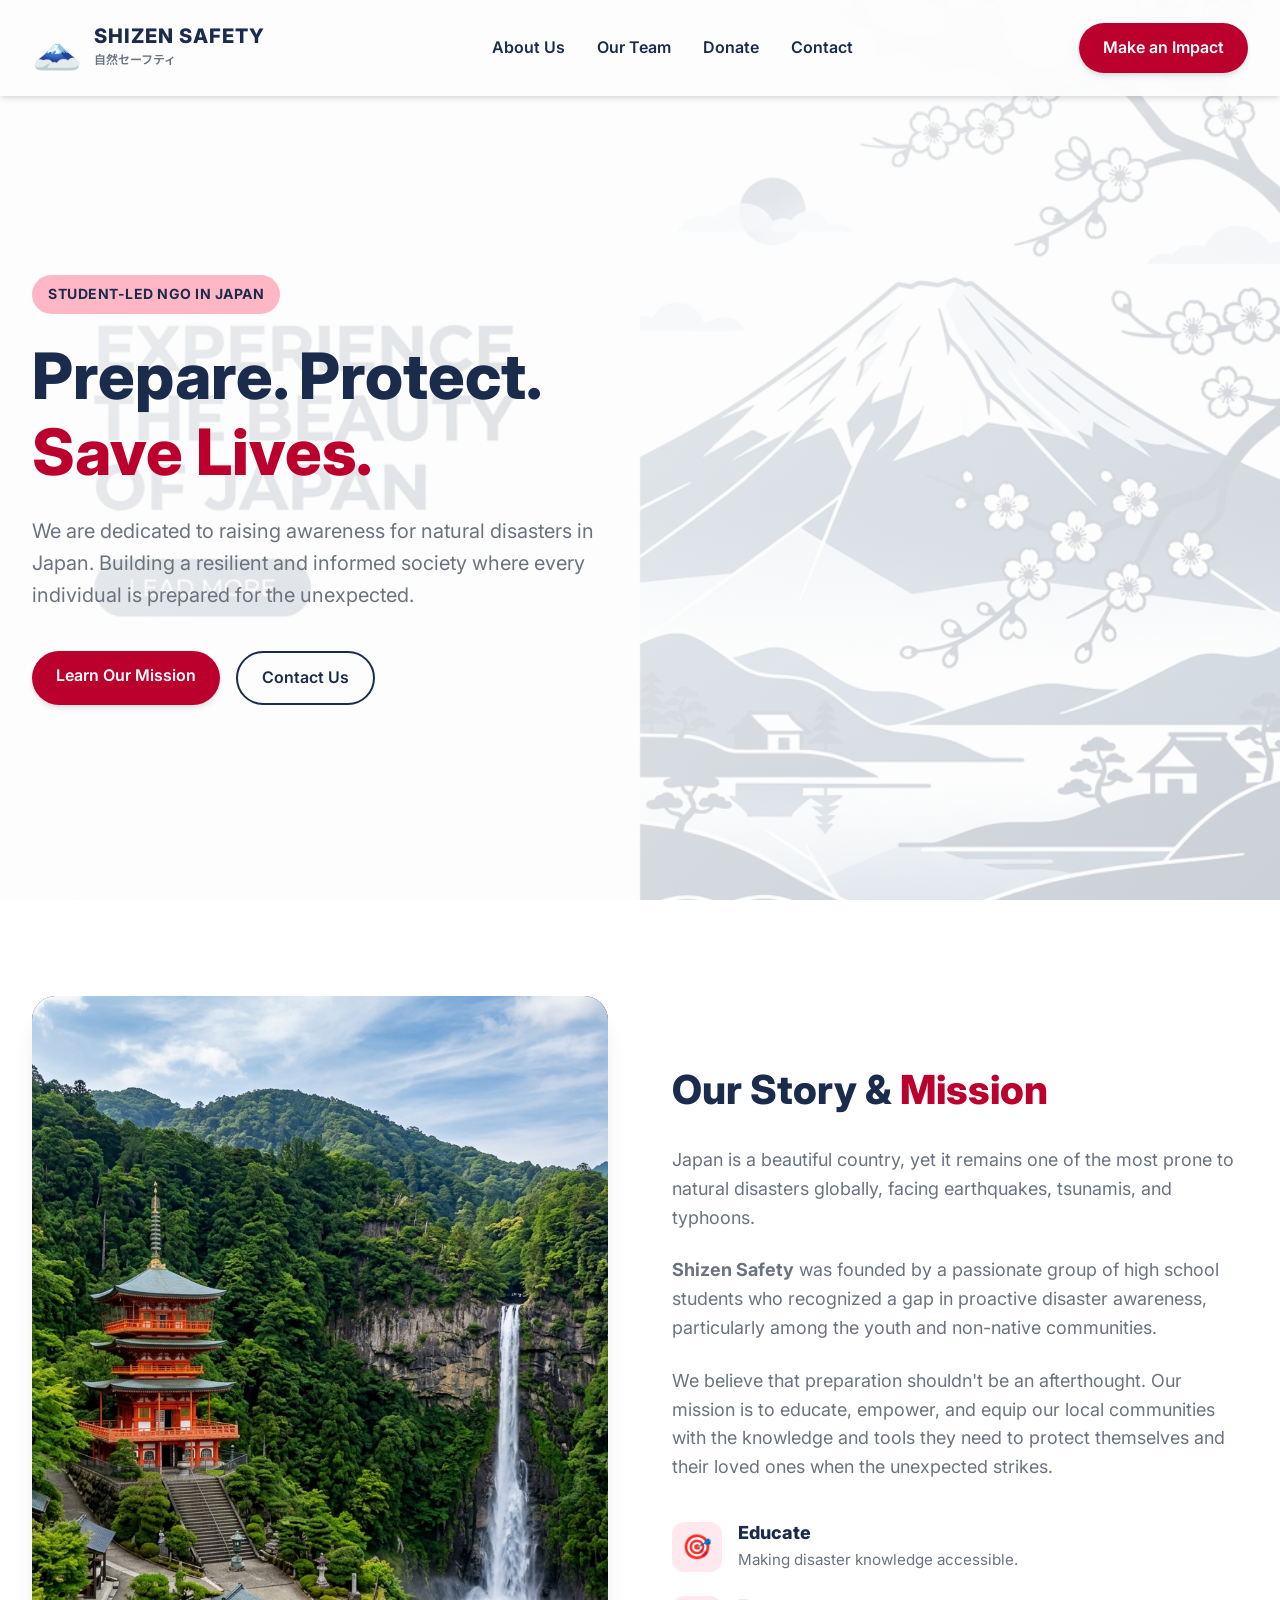
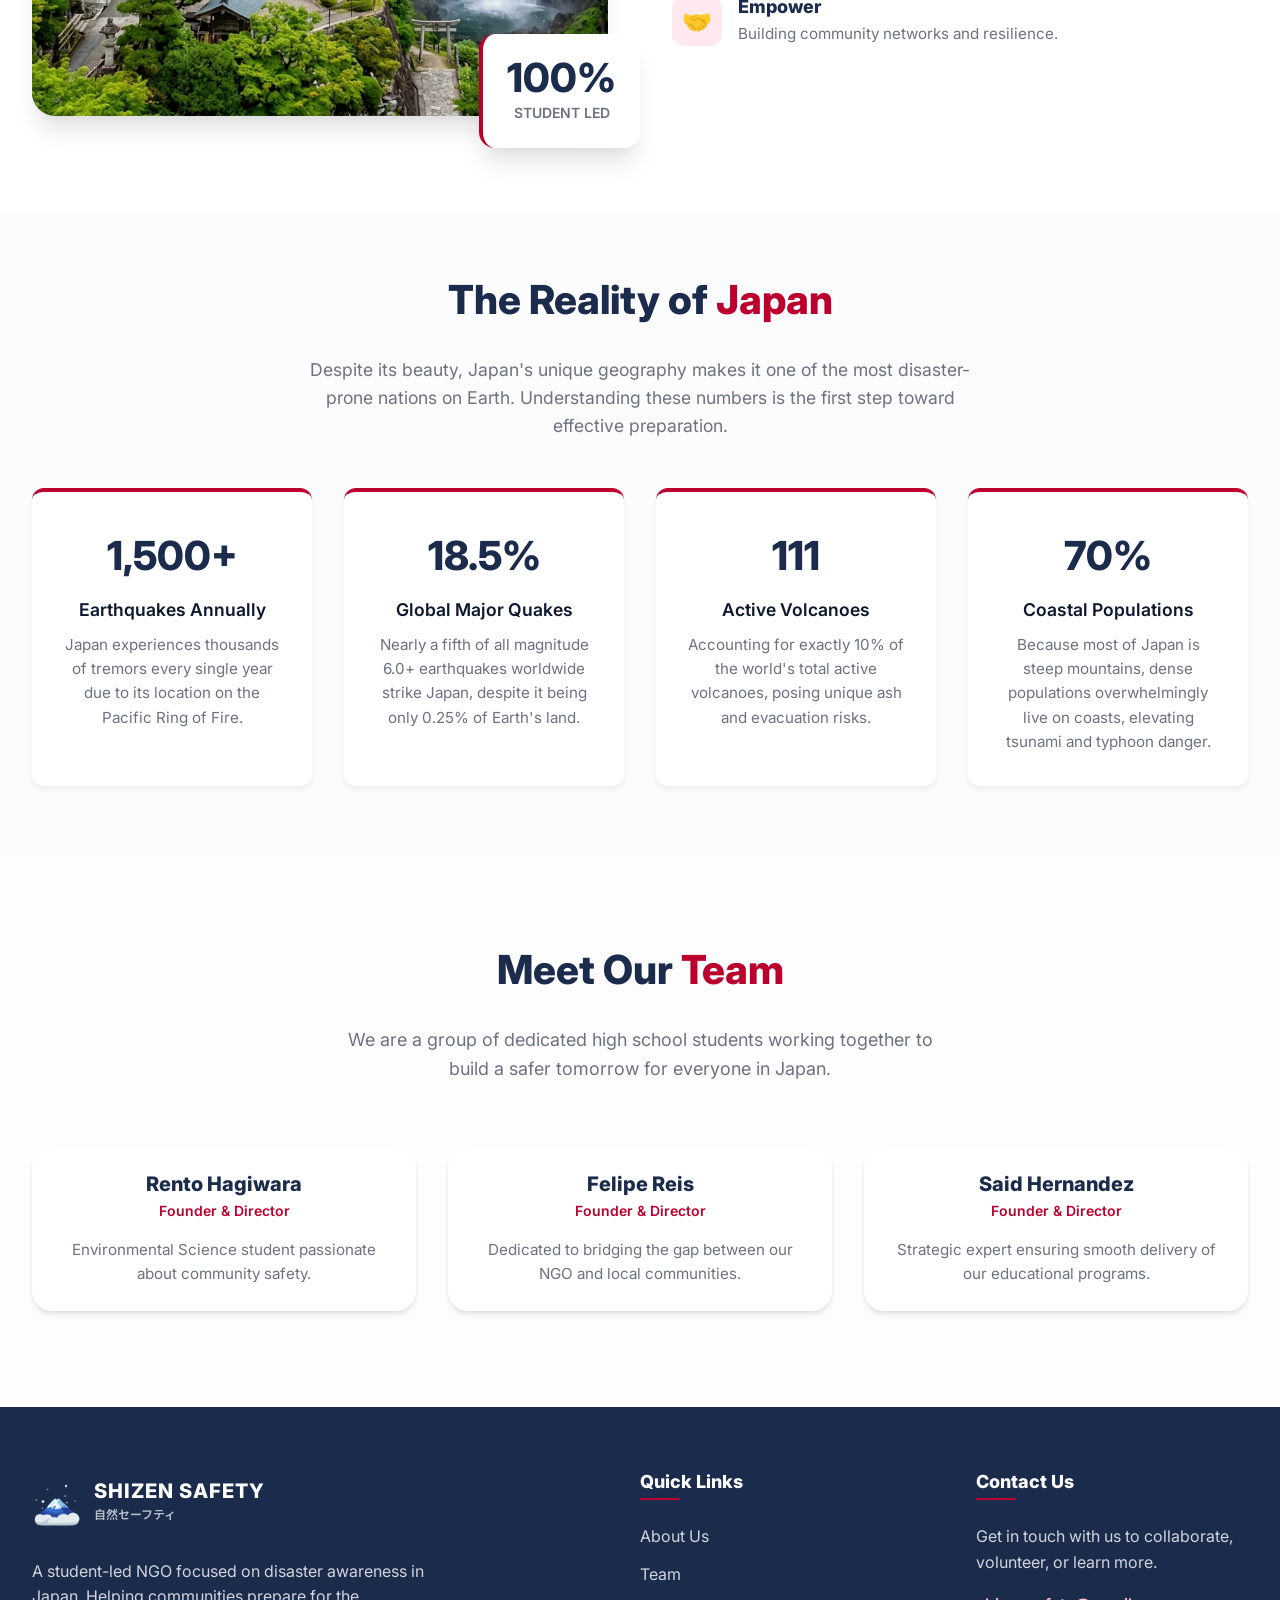
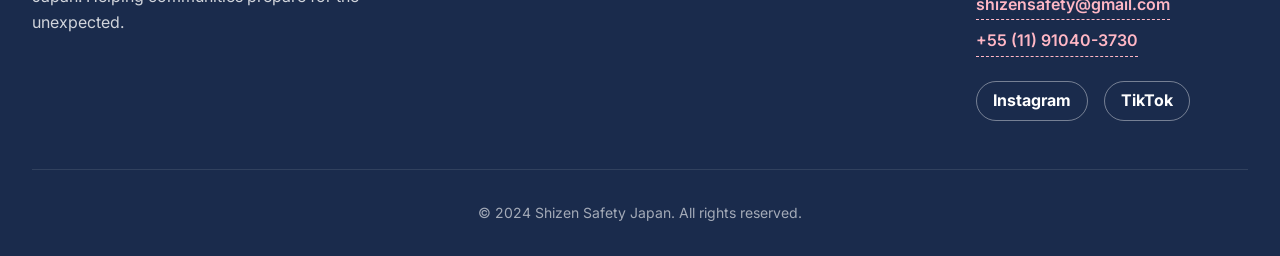
==== index.html @ 11737f88 "Initial commit: Shizen Safety NGO website" ====
<!DOCTYPE html>
<html lang="en">
<head>
    <meta charset="UTF-8">
    <meta name="viewport" content="width=device-width, initial-scale=1.0">
    <title>Shizen Safety - Prepare. Protect. Save Lives.</title>
    <meta name="description" content="Student-led NGO focused on disaster awareness in Japan. Helping communities prepare for the unexpected.">
    
    <!-- CSS -->
    <link rel="stylesheet" href="src/index.css">
    <link rel="stylesheet" href="src/components/Navbar.css">
    <link rel="stylesheet" href="src/components/Hero.css">
    <link rel="stylesheet" href="src/components/AboutUs.css">
    <link rel="stylesheet" href="src/components/Team.css">
    <link rel="stylesheet" href="src/components/Footer.css">


</head>
<body>

    <!-- Navbar -->
    <nav class="navbar">
      <div class="container navbar-container">
        <a href="#" class="logo">
          <span class="logo-icon">🗻</span>
          <div class="logo-text">
            <span class="title">SHIZEN SAFETY</span>
            <span class="subtitle">自然セーフティ</span>
          </div>
        </a>
        <ul class="nav-links">
          <li><a href="#about">About Us</a></li>
          <li><a href="#team">Our Team</a></li>
          <li><a href="donate.html">Donate</a></li>
          <li><a href="#contact">Contact</a></li>
        </ul>
        <a href="donate.html" class="btn btn-primary">Make an Impact</a>
      </div>
    </nav>

    <!-- Hero -->
    <section class="hero">
      <div class="hero-background"></div>
      <div class="container hero-container">
        <div class="hero-content animate-fade-in">
          <span class="hero-badge">Student-led NGO in Japan</span>
          <h1 class="hero-title">
            Prepare. Protect. <span class="text-accent">Save Lives.</span>
          </h1>
          <p class="hero-subtitle">
            We are dedicated to raising awareness for natural disasters in Japan. 
            Building a resilient and informed society where every individual is prepared for the unexpected.
          </p>
          <div class="hero-actions">
            <a href="#about" class="btn btn-primary">Learn Our Mission</a>
            <a href="#contact" class="btn btn-outline">Contact Us</a>
          </div>
        </div>
      </div>
    </section>

    <!-- About Us -->
    <section id="about" class="about">
      <div class="container">
        <div class="about-grid">
          <div class="about-image-wrapper">
            <div class="about-image animate-fade-in delay-100">
               <img src="assets/nature_screenshot.png" alt="Japanese Nature Pagoda" style="width: 100%; height: 100%; object-fit: cover;" />
            </div>
            <div class="experience-badge animate-fade-in delay-300">
              <span class="number">100%</span>
              <span class="text">Student Led</span>
            </div>
          </div>
          <div class="about-content animate-fade-in delay-200">
            <h2 class="section-title">Our Story & <span class="text-accent">Mission</span></h2>
            <p class="about-text">
              Japan is a beautiful country, yet it remains one of the most prone to natural disasters globally, facing earthquakes, tsunamis, and typhoons.
            </p>
            <p class="about-text">
              <strong>Shizen Safety</strong> was founded by a passionate group of high school students who recognized a gap in proactive disaster awareness, particularly among the youth and non-native communities.
            </p>
            <p class="about-text">
              We believe that preparation shouldn't be an afterthought. Our mission is to educate, empower, and equip our local communities with the knowledge and tools they need to protect themselves and their loved ones when the unexpected strikes.
            </p>
            
            <ul class="core-values">
              <li>
                <div class="value-icon">🎯</div>
                <div class="value-text">
                  <h4>Educate</h4>
                  <p>Making disaster knowledge accessible.</p>
                </div>
              </li>
              <li>
                <div class="value-icon">🤝</div>
                <div class="value-text">
                  <h4>Empower</h4>
                  <p>Building community networks and resilience.</p>
                </div>
              </li>
            </ul>
          </div>
        </div>
      </div>
    </section>

    <!-- Statistics -->
    <section class="statistics" style="padding: 4rem 0; background-color: #fcfcfc;">
        <div class="container">
            <div class="section-header text-center animate-fade-in delay-100">
                <h2 class="section-title">The Reality of <span class="text-accent">Japan</span></h2>
                <p class="section-subtitle text-muted" style="max-width: 700px; margin: 0 auto 3rem auto; font-size: 1.1rem; line-height: 1.6;">
                    Despite its beauty, Japan's unique geography makes it one of the most disaster-prone nations on Earth. Understanding these numbers is the first step toward effective preparation.
                </p>
            </div>
            
            <div class="stats-grid" style="display: grid; grid-template-columns: repeat(auto-fit, minmax(250px, 1fr)); gap: 2rem; text-align: center;">
                <div class="stat-card animate-fade-in delay-200" style="background: white; padding: 2rem; border-radius: 12px; box-shadow: 0 4px 6px rgba(0,0,0,0.05); border-top: 4px solid var(--color-accent);">
                    <div class="stat-number" style="font-size: 2.5rem; font-weight: 800; color: var(--color-primary); margin-bottom: 0.5rem;">1,500+</div>
                    <div class="stat-label" style="font-weight: 600; font-size: 1.1rem; color: var(--color-text-dark); margin-bottom: 0.5rem;">Earthquakes Annually</div>
                    <p style="font-size: 0.95rem; color: var(--color-text-muted);">Japan experiences thousands of tremors every single year due to its location on the Pacific Ring of Fire.</p>
                </div>
                
                <div class="stat-card animate-fade-in delay-300" style="background: white; padding: 2rem; border-radius: 12px; box-shadow: 0 4px 6px rgba(0,0,0,0.05); border-top: 4px solid var(--color-accent);">
                    <div class="stat-number" style="font-size: 2.5rem; font-weight: 800; color: var(--color-primary); margin-bottom: 0.5rem;">18.5%</div>
                    <div class="stat-label" style="font-weight: 600; font-size: 1.1rem; color: var(--color-text-dark); margin-bottom: 0.5rem;">Global Major Quakes</div>
                    <p style="font-size: 0.95rem; color: var(--color-text-muted);">Nearly a fifth of all magnitude 6.0+ earthquakes worldwide strike Japan, despite it being only 0.25% of Earth's land.</p>
                </div>
                
                <div class="stat-card animate-fade-in delay-400" style="background: white; padding: 2rem; border-radius: 12px; box-shadow: 0 4px 6px rgba(0,0,0,0.05); border-top: 4px solid var(--color-accent);">
                    <div class="stat-number" style="font-size: 2.5rem; font-weight: 800; color: var(--color-primary); margin-bottom: 0.5rem;">111</div>
                    <div class="stat-label" style="font-weight: 600; font-size: 1.1rem; color: var(--color-text-dark); margin-bottom: 0.5rem;">Active Volcanoes</div>
                    <p style="font-size: 0.95rem; color: var(--color-text-muted);">Accounting for exactly 10% of the world's total active volcanoes, posing unique ash and evacuation risks.</p>
                </div>
                
                <div class="stat-card animate-fade-in delay-500" style="background: white; padding: 2rem; border-radius: 12px; box-shadow: 0 4px 6px rgba(0,0,0,0.05); border-top: 4px solid var(--color-accent);">
                    <div class="stat-number" style="font-size: 2.5rem; font-weight: 800; color: var(--color-primary); margin-bottom: 0.5rem;">70%</div>
                    <div class="stat-label" style="font-weight: 600; font-size: 1.1rem; color: var(--color-text-dark); margin-bottom: 0.5rem;">Coastal Populations</div>
                    <p style="font-size: 0.95rem; color: var(--color-text-muted);">Because most of Japan is steep mountains, dense populations overwhelmingly live on coasts, elevating tsunami and typhoon danger.</p>
                </div>
            </div>
        </div>
    </section>

    <!-- Team -->
    <section id="team" class="team">
      <div class="container">
        <div class="team-header text-center animate-fade-in delay-100">
          <h2 class="section-title">Meet Our <span class="text-accent">Team</span></h2>
          <p class="team-subtitle text-muted">
            We are a group of dedicated high school students working together to build a safer tomorrow for everyone in Japan.
          </p>
        </div>
        
        <div class="team-grid">
          <!-- Member 1 -->
          <div class="team-card animate-fade-in delay-200">
            <div class="team-info">
              <h3>Rento Hagiwara</h3>
              <span class="team-role">Founder & Director</span>
              <p class="team-bio">Environmental Science student passionate about community safety.</p>
            </div>
          </div>
          
          <!-- Member 2 -->
          <div class="team-card animate-fade-in delay-300">
            <div class="team-info">
              <h3>Felipe Reis</h3>
              <span class="team-role">Founder & Director</span>
              <p class="team-bio">Dedicated to bridging the gap between our NGO and local communities.</p>
            </div>
          </div>
          
          <!-- Member 3 -->
          <div class="team-card animate-fade-in delay-400">
            <div class="team-info">
              <h3>Said Hernandez</h3>
              <span class="team-role">Founder & Director</span>
              <p class="team-bio">Strategic expert ensuring smooth delivery of our educational programs.</p>
            </div>
          </div>
        </div>
      </div>
    </section>

    <!-- Footer -->
    <footer id="contact" class="footer">
      <div class="container">
        <div class="footer-grid">
          <div class="footer-brand">
            <div class="logo footer-logo">
              <span class="logo-icon">🗻</span>
              <div class="logo-text">
                <span class="title text-light">SHIZEN SAFETY</span>
                <span class="subtitle text-light">自然セーフティ</span>
              </div>
            </div>
            <p class="footer-desc">
              A student-led NGO focused on disaster awareness in Japan. Helping communities prepare for the unexpected.
            </p>
          </div>
          
          <div class="footer-links">
            <h4>Quick Links</h4>
            <ul>
              <li><a href="#about">About Us</a></li>
              <li><a href="#team">Team</a></li>
            </ul>
          </div>
          
          <div class="footer-contact">
            <h4>Contact Us</h4>
            <p>Get in touch with us to collaborate, volunteer, or learn more.</p>
            <p style="margin-bottom: 0.5rem;"><a href="mailto:shizensafety@gmail.com" class="contact-email">
              shizensafety@gmail.com
            </a></p>
            <p><a href="tel:+5511910403730" class="contact-email">
              +55 (11) 91040-3730
            </a></p>
            <div style="margin-top: 1.5rem; display: flex; gap: 1rem;">
              <a href="https://www.instagram.com/shizensafety/" target="_blank" style="color: #fff; background-color: transparent; text-decoration: none; font-weight: bold; border: 1px solid rgba(255,255,255,0.4); padding: 0.4rem 1rem; border-radius: 20px; transition: all 0.3s ease;">Instagram</a>
              <a href="https://www.tiktok.com/@shizen.safety?_r=1&_t=ZT-962FOYoyQXe" target="_blank" style="color: #fff; background-color: transparent; text-decoration: none; font-weight: bold; border: 1px solid rgba(255,255,255,0.4); padding: 0.4rem 1rem; border-radius: 20px; transition: all 0.3s ease;">TikTok</a>
            </div>
          </div>
        </div>
        
        <div class="footer-bottom">
          <p>&copy; 2024 Shizen Safety Japan. All rights reserved.</p>
        </div>
      </div>
    </footer>

</body>
</html>
---- src/index.css ----
@import url('https://fonts.googleapis.com/css2?family=Inter:wght@300;400;600;800&family=Noto+Sans+JP:wght@300;400;700&display=swap');

:root {
  --color-primary: #1a2b4c;
  --color-primary-light: #284173;
  --color-secondary: #ffb7c5;
  --color-accent: #bc002d;
  --color-background: #fdfdfd;
  --color-surface: #ffffff;
  --color-text-dark: #0d172e;
  --color-text-light: #fdfdfd;
  --color-text-muted: #6b7280;
  
  --transition-fast: 0.2s ease;
  --transition-normal: 0.3s ease;
  
  --shadow-sm: 0 4px 6px -1px rgba(0, 0, 0, 0.1), 0 2px 4px -1px rgba(0, 0, 0, 0.06);
  --shadow-md: 0 10px 15px -3px rgba(0, 0, 0, 0.1), 0 4px 6px -2px rgba(0, 0, 0, 0.05);
  --shadow-lg: 0 20px 25px -5px rgba(0, 0, 0, 0.1), 0 10px 10px -5px rgba(0, 0, 0, 0.04);
}

* {
  margin: 0;
  padding: 0;
  box-sizing: border-box;
}

body {
  font-family: 'Inter', 'Noto Sans JP', sans-serif;
  background-color: var(--color-background);
  color: var(--color-text-dark);
  line-height: 1.6;
  overflow-x: hidden;
}

h1, h2, h3, h4, h5, h6 {
  font-weight: 800;
  line-height: 1.2;
}

a {
  text-decoration: none;
  color: inherit;
}

ul {
  list-style: none;
}

/* Utilities */
.container {
  width: 100%;
  max-width: 1280px;
  margin: 0 auto;
  padding: 0 2rem;
}

.text-primary { color: var(--color-primary); }
.text-accent { color: var(--color-accent); }
.text-muted { color: var(--color-text-muted); }

.bg-primary { background-color: var(--color-primary); color: var(--color-text-light); }
.bg-surface { background-color: var(--color-surface); }

/* Buttons */
.btn {
  display: inline-block;
  padding: 0.75rem 1.5rem;
  border-radius: 9999px;
  font-weight: 600;
  cursor: pointer;
  transition: all var(--transition-normal);
  border: none;
}

.btn-primary {
  background-color: var(--color-accent);
  color: var(--color-text-light);
  box-shadow: var(--shadow-sm);
}

.btn-primary:hover {
  background-color: #a30026;
  transform: translateY(-2px);
  box-shadow: var(--shadow-md);
}

.btn-outline {
  background-color: transparent;
  color: var(--color-primary);
  border: 2px solid var(--color-primary);
}

.btn-outline:hover {
  background-color: var(--color-primary);
  color: var(--color-text-light);
}

/* Animations */
@keyframes fadeIn {
  from { opacity: 0; transform: translateY(20px); }
  to { opacity: 1; transform: translateY(0); }
}

.animate-fade-in {
  animation: fadeIn 0.8s ease forwards;
}

.delay-100 { animation-delay: 100ms; }
.delay-200 { animation-delay: 200ms; }
.delay-300 { animation-delay: 300ms; }
---- src/components/Navbar.css ----
.navbar {
  position: fixed;
  top: 0;
  left: 0;
  width: 100%;
  background-color: rgba(253, 253, 253, 0.9);
  backdrop-filter: blur(10px);
  -webkit-backdrop-filter: blur(10px);
  z-index: 1000;
  box-shadow: var(--shadow-sm);
  padding: 1rem 0;
  transition: all var(--transition-normal);
}

.navbar-container {
  display: flex;
  justify-content: space-between;
  align-items: center;
}

.logo {
  display: flex;
  align-items: center;
  gap: 0.75rem;
}

.logo-icon {
  font-size: 2.5rem;
}

.logo-text {
  display: flex;
  flex-direction: column;
}

.logo-text .title {
  font-weight: 800;
  font-size: 1.25rem;
  letter-spacing: 1px;
  color: var(--color-primary);
  line-height: 1;
}

.logo-text .subtitle {
  font-size: 0.75rem;
  color: var(--color-text-muted);
  font-weight: 600;
  margin-top: 0.25rem;
}

.nav-links {
  display: flex;
  gap: 2rem;
}

.nav-links a {
  font-weight: 600;
  color: var(--color-primary);
  position: relative;
  padding-bottom: 0.25rem;
  transition: color var(--transition-fast);
}

.nav-links a::after {
  content: '';
  position: absolute;
  width: 0;
  height: 2px;
  bottom: 0;
  left: 0;
  background-color: var(--color-accent);
  transition: width var(--transition-normal);
}

.nav-links a:hover {
  color: var(--color-accent);
}

.nav-links a:hover::after {
  width: 100%;
}

@media (max-width: 768px) {
  .nav-links, .btn-primary {
    display: none;
  }
}
---- src/components/Hero.css ----
.hero {
  min-height: 100vh;
  display: flex;
  align-items: center;
  position: relative;
  padding-top: 80px; /* Offset for navbar */
  overflow: hidden;
}

.hero-background {
  position: absolute;
  top: 0;
  left: 0;
  width: 100%;
  height: 100%;
  background: linear-gradient(135deg, rgba(253, 253, 253, 0.95) 0%, rgba(253, 253, 253, 0.8) 100%), 
              url('../../assets/shizen_hero_bg.png') no-repeat right center / cover;
  z-index: -1;
  background-attachment: fixed;
}

.hero-container {
  display: flex;
  align-items: center;
}

.hero-content {
  max-width: 600px;
  padding: 2rem 0;
}

.hero-badge {
  display: inline-block;
  padding: 0.5rem 1rem;
  background-color: var(--color-secondary);
  color: var(--color-primary);
  font-weight: 700;
  font-size: 0.875rem;
  border-radius: 9999px;
  margin-bottom: 1.5rem;
  letter-spacing: 0.5px;
  text-transform: uppercase;
}

.hero-title {
  font-size: 4rem;
  color: var(--color-primary);
  margin-bottom: 1.5rem;
}

.hero-subtitle {
  font-size: 1.25rem;
  color: var(--color-text-muted);
  margin-bottom: 2.5rem;
  font-weight: 400;
}

.hero-actions {
  display: flex;
  gap: 1rem;
}

@media (max-width: 768px) {
  .hero-title {
    font-size: 2.5rem;
  }
  .hero-background {
    background-position: center;
  }
}
---- src/components/AboutUs.css ----
.about {
  padding: 6rem 0;
  background-color: var(--color-surface);
}

.about-grid {
  display: grid;
  grid-template-columns: 1fr 1fr;
  gap: 4rem;
  align-items: center;
}

.about-image-wrapper {
  position: relative;
}

.about-image {
  border-radius: 24px;
  overflow: hidden;
  box-shadow: var(--shadow-lg);
  aspect-ratio: 4/5;
  background: var(--color-primary);
}

.abstract-pattern {
  width: 100%;
  height: 100%;
  background: linear-gradient(135deg, rgba(255,183,197,0.2) 0%, rgba(26,43,76,1) 100%);
  position: relative;
}

.abstract-pattern::before {
  content: '';
  position: absolute;
  top: 0; left: 0; right: 0; bottom: 0;
  background-image: radial-gradient(var(--color-secondary) 1px, transparent 1px);
  background-size: 20px 20px;
  opacity: 0.1;
}

.experience-badge {
  position: absolute;
  bottom: -2rem;
  right: -2rem;
  background-color: var(--color-surface);
  padding: 1.5rem;
  border-radius: 16px;
  box-shadow: var(--shadow-lg);
  display: inline-flex;
  flex-direction: column;
  align-items: center;
  border-left: 4px solid var(--color-accent);
}

.experience-badge .number {
  font-size: 2.5rem;
  font-weight: 800;
  color: var(--color-primary);
  line-height: 1;
}

.experience-badge .text {
  font-weight: 600;
  color: var(--color-text-muted);
  text-transform: uppercase;
  font-size: 0.875rem;
  margin-top: 0.25rem;
}

.section-title {
  font-size: 2.5rem;
  color: var(--color-primary);
  margin-bottom: 2rem;
}

.about-text {
  font-size: 1.125rem;
  color: var(--color-text-muted);
  margin-bottom: 1.5rem;
}

.core-values {
  margin-top: 2.5rem;
  display: flex;
  flex-direction: column;
  gap: 1.5rem;
}

.core-values li {
  display: flex;
  align-items: flex-start;
  gap: 1rem;
}

.value-icon {
  background-color: rgba(255, 183, 197, 0.3);
  width: 50px;
  height: 50px;
  display: flex;
  align-items: center;
  justify-content: center;
  border-radius: 12px;
  font-size: 1.5rem;
  flex-shrink: 0;
}

.value-text h4 {
  color: var(--color-primary);
  font-size: 1.125rem;
  margin-bottom: 0.25rem;
}

.value-text p {
  color: var(--color-text-muted);
  font-size: 0.95rem;
}

@media (max-width: 992px) {
  .about-grid {
    grid-template-columns: 1fr;
  }
  
  .experience-badge {
    right: 2rem;
  }
}
---- src/components/Team.css ----
.team {
  padding: 6rem 0;
  background-color: var(--color-background);
}

.team-header {
  max-width: 600px;
  margin: 0 auto 4rem auto;
  text-align: center;
}

.team-subtitle {
  font-size: 1.125rem;
}

.text-center {
  text-align: center;
}

.team-grid {
  display: grid;
  grid-template-columns: repeat(auto-fit, minmax(300px, 1fr));
  gap: 2rem;
}

.team-card {
  background-color: var(--color-surface);
  border-radius: 20px;
  overflow: hidden;
  box-shadow: var(--shadow-sm);
  transition: transform var(--transition-normal), box-shadow var(--transition-normal);
}

.team-card:hover {
  transform: translateY(-10px);
  box-shadow: var(--shadow-lg);
}

.team-image-wrapper {
  position: relative;
  width: 100%;
  aspect-ratio: 1/1;
  overflow: hidden;
}

.team-image {
  width: 100%;
  height: 100%;
  object-fit: cover;
  transition: transform var(--transition-normal);
}

.team-card:hover .team-image {
  transform: scale(1.05);
}

.team-socials {
  position: absolute;
  bottom: 1rem;
  right: 1rem;
  display: flex;
  gap: 0.5rem;
  opacity: 0;
  transform: translateY(10px);
  transition: all var(--transition-normal);
}

.team-card:hover .team-socials {
  opacity: 1;
  transform: translateY(0);
}

.team-socials a {
  width: 36px;
  height: 36px;
  border-radius: 50%;
  background-color: var(--color-primary);
  color: var(--color-text-light);
  display: flex;
  align-items: center;
  justify-content: center;
  font-size: 0.875rem;
  font-weight: 600;
  text-transform: uppercase;
}

.team-socials a:hover {
  background-color: var(--color-accent);
}

.team-info {
  padding: 1.5rem;
  text-align: center;
}

.team-info h3 {
  font-size: 1.25rem;
  color: var(--color-primary);
  margin-bottom: 0.25rem;
}

.team-role {
  display: block;
  font-size: 0.875rem;
  color: var(--color-accent);
  font-weight: 600;
  margin-bottom: 1rem;
}

.team-bio {
  font-size: 0.95rem;
  color: var(--color-text-muted);
}
---- src/components/Footer.css ----
.footer {
  background-color: var(--color-primary);
  color: var(--color-text-light);
  padding: 4rem 0 2rem 0;
}

.footer-grid {
  display: grid;
  grid-template-columns: 2fr 1fr 1fr;
  gap: 4rem;
  margin-bottom: 3rem;
}

.footer-logo .title {
  color: var(--color-text-light) !important;
}

.footer-logo .subtitle {
  color: rgba(255, 255, 255, 0.7) !important;
}

.footer-desc {
  margin-top: 1.5rem;
  color: rgba(255, 255, 255, 0.8);
  max-width: 400px;
}

.footer-links h4, .footer-contact h4 {
  font-size: 1.125rem;
  margin-bottom: 1.5rem;
  position: relative;
  padding-bottom: 0.5rem;
}

.footer-links h4::after, .footer-contact h4::after {
  content: '';
  position: absolute;
  left: 0;
  bottom: 0;
  width: 40px;
  height: 2px;
  background-color: var(--color-accent);
}

.footer-links ul {
  display: flex;
  flex-direction: column;
  gap: 0.75rem;
}

.footer-links a {
  color: rgba(255, 255, 255, 0.8);
  transition: color var(--transition-fast);
}

.footer-links a:hover {
  color: var(--color-secondary);
}

.footer-contact p {
  color: rgba(255, 255, 255, 0.8);
  margin-bottom: 1rem;
}

.contact-email {
  display: inline-block;
  font-weight: 600;
  color: var(--color-secondary);
  border-bottom: 1px dashed var(--color-secondary);
  padding-bottom: 2px;
  transition: all var(--transition-fast);
}

.contact-email:hover {
  color: var(--color-text-light);
  border-color: var(--color-text-light);
}

.footer-bottom {
  border-top: 1px solid rgba(255, 255, 255, 0.1);
  padding-top: 2rem;
  text-align: center;
  color: rgba(255, 255, 255, 0.6);
  font-size: 0.875rem;
}

@media (max-width: 992px) {
  .footer-grid {
    grid-template-columns: 1fr;
    gap: 2.5rem;
  }
}
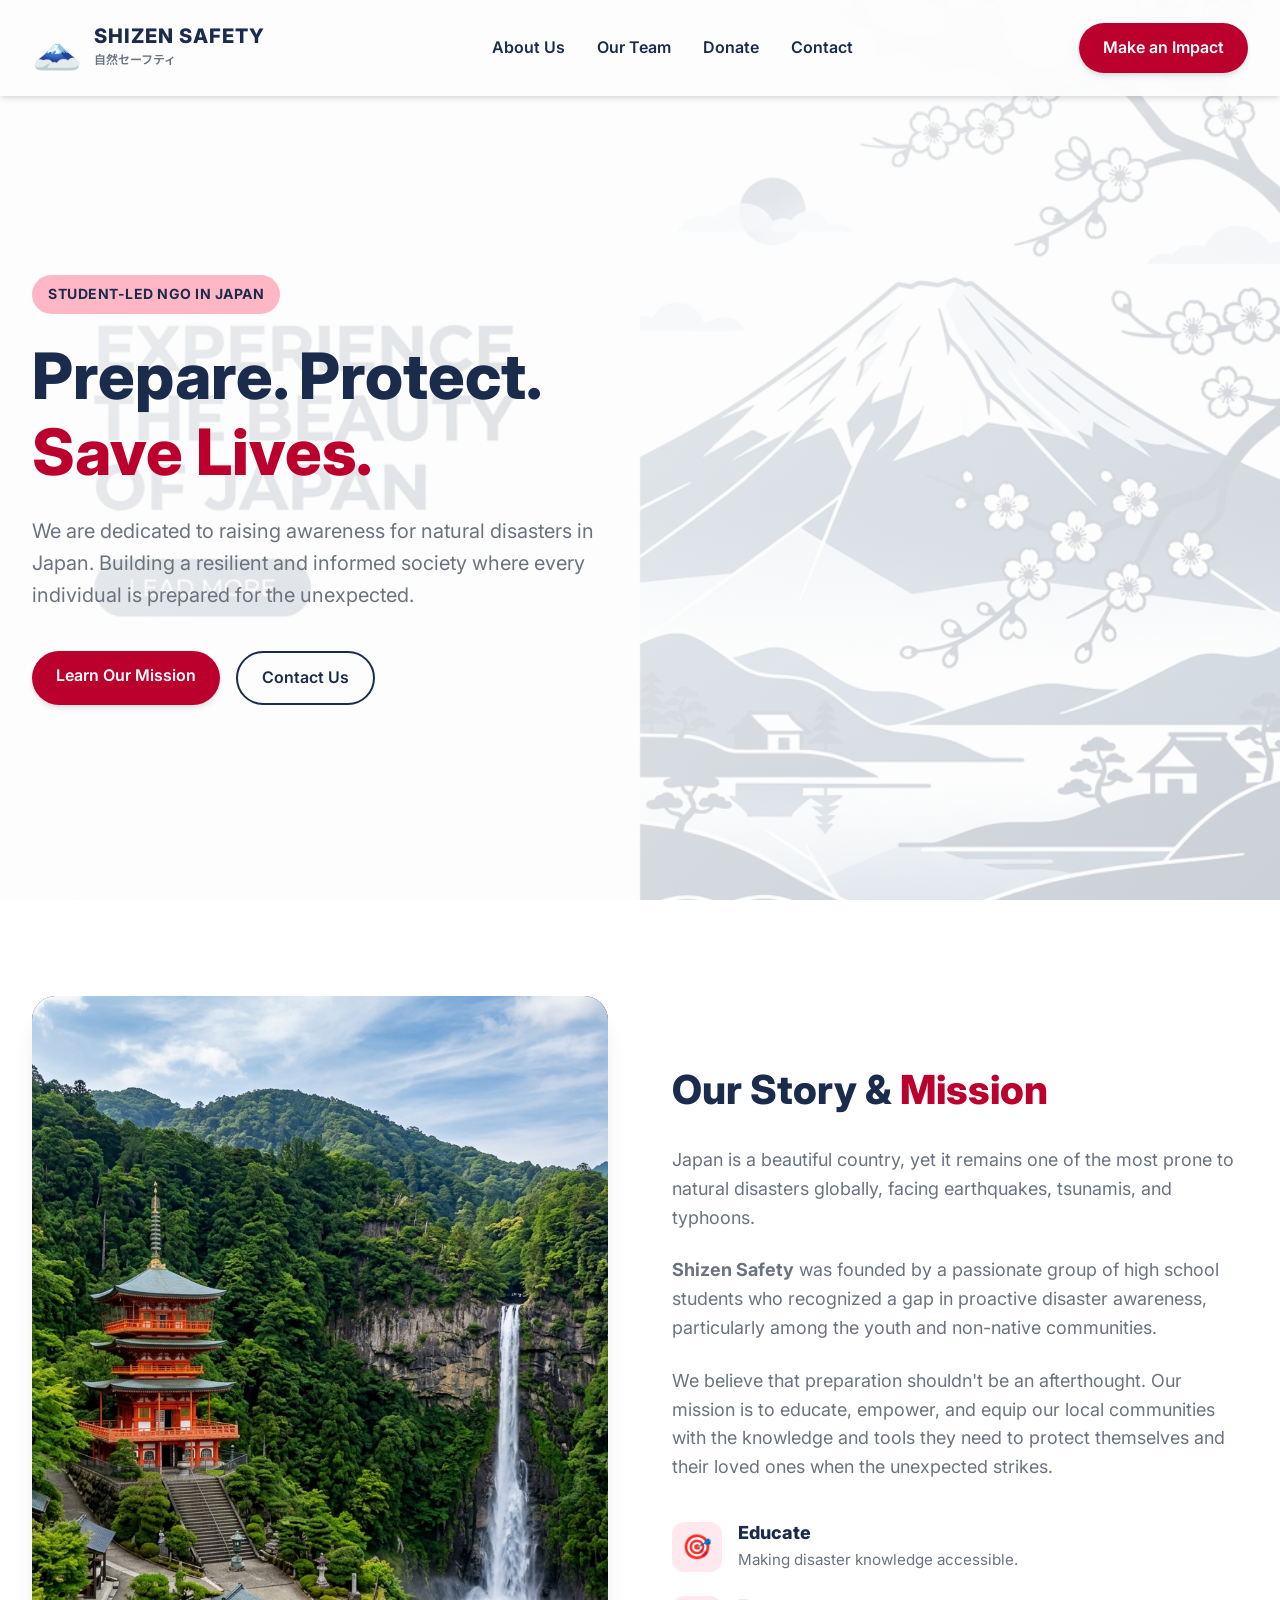
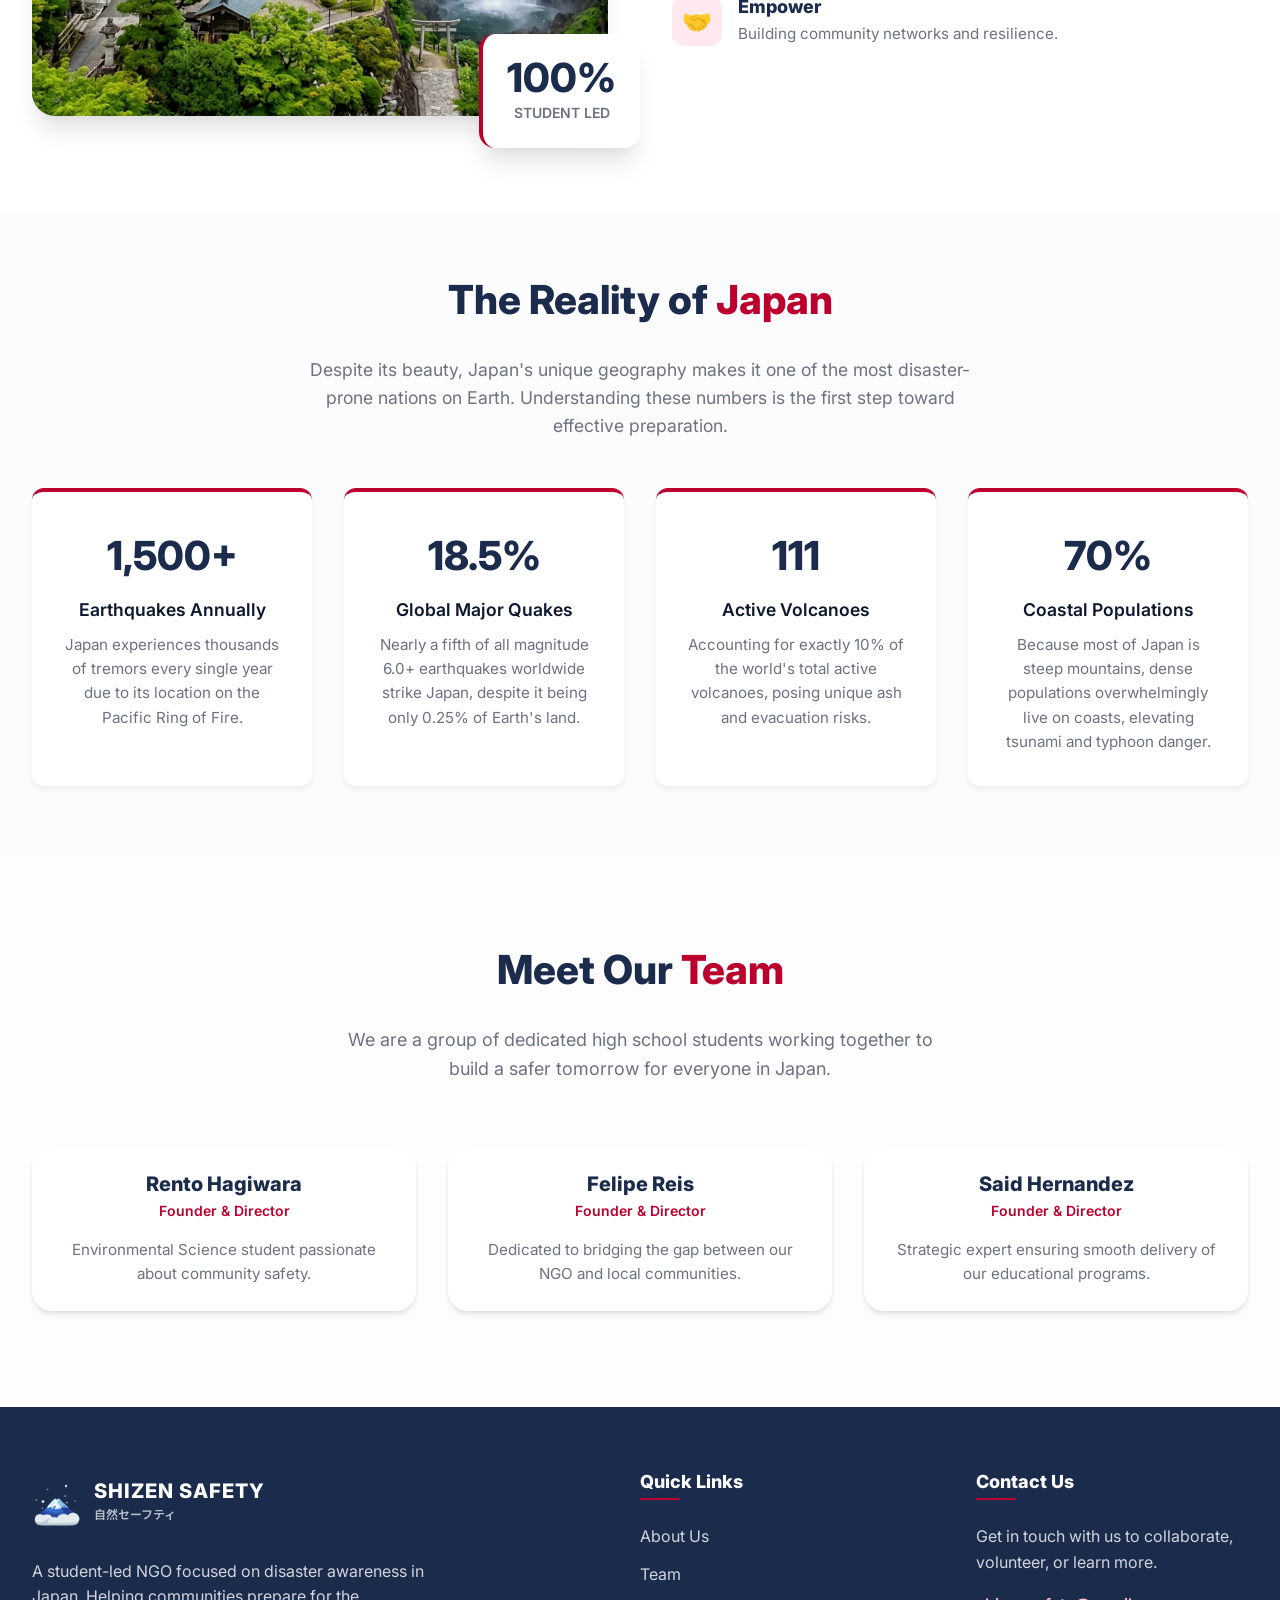
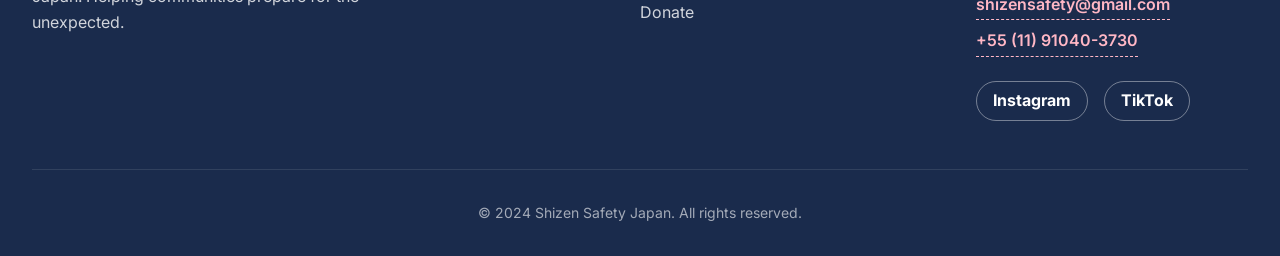
==== commit c2eeb61e: "Add Donate link to footer quick links" ====
--- a/index.html
+++ b/index.html
@@ -206,6 +206,7 @@
             <ul>
               <li><a href="#about">About Us</a></li>
               <li><a href="#team">Team</a></li>
+              <li><a href="donate.html">Donate</a></li>
             </ul>
           </div>
           
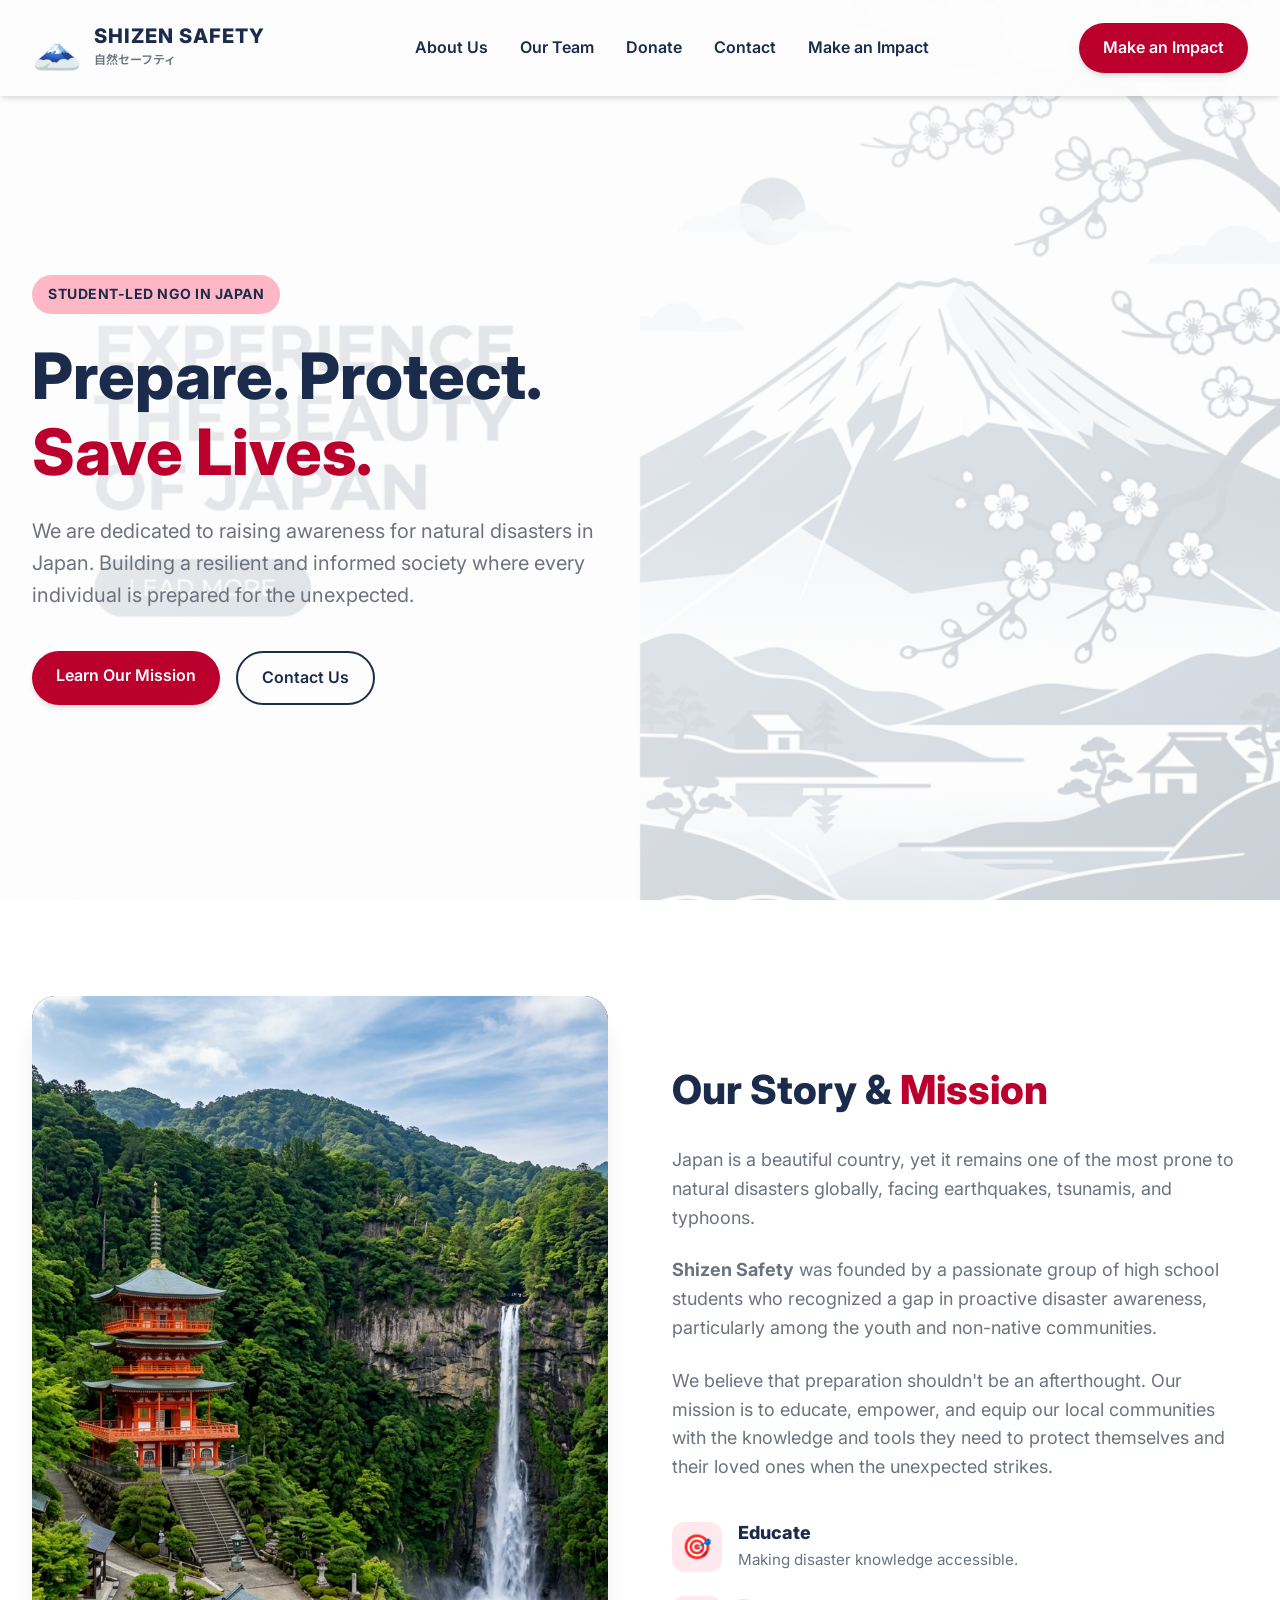
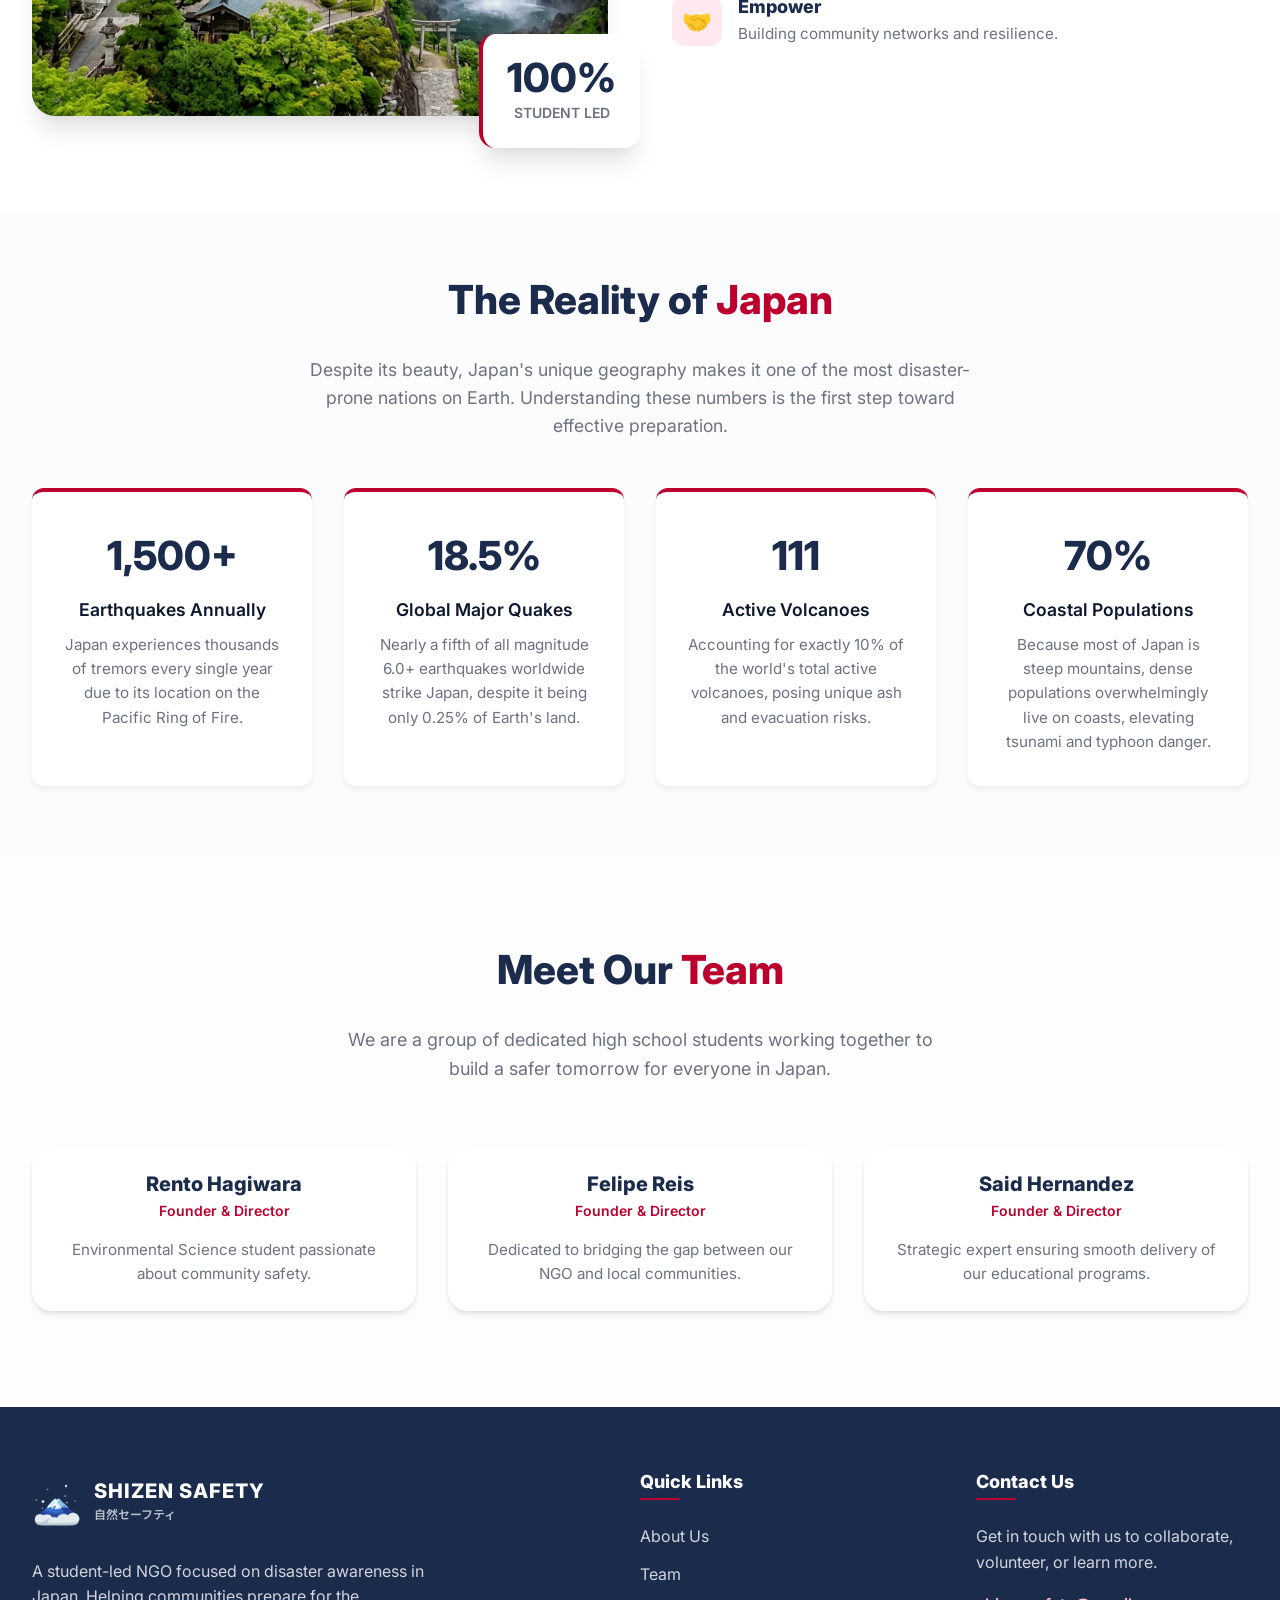
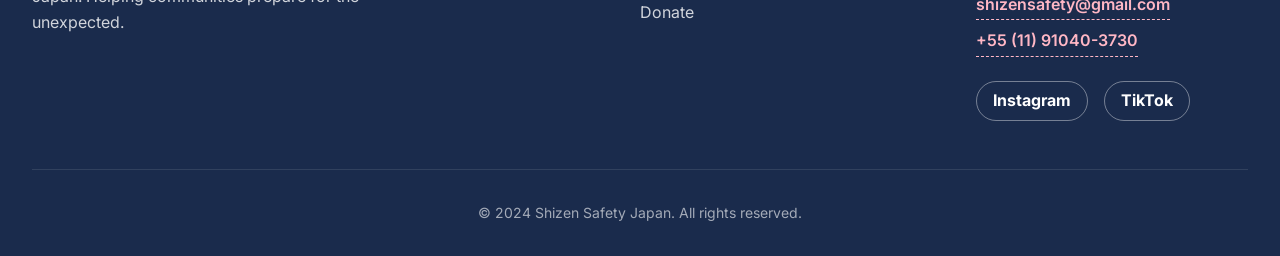
==== commit f9b6767c: "Add mobile hamburger menu for responsive navigation" ====
--- a/index.html
+++ b/index.html
@@ -28,13 +28,17 @@
             <span class="subtitle">自然セーフティ</span>
           </div>
         </a>
-        <ul class="nav-links">
-          <li><a href="#about">About Us</a></li>
-          <li><a href="#team">Our Team</a></li>
-          <li><a href="donate.html">Donate</a></li>
-          <li><a href="#contact">Contact</a></li>
+        <ul class="nav-links" id="navLinks">
+          <li><a href="#about" onclick="closeMenu()">About Us</a></li>
+          <li><a href="#team" onclick="closeMenu()">Our Team</a></li>
+          <li><a href="donate.html" onclick="closeMenu()">Donate</a></li>
+          <li><a href="#contact" onclick="closeMenu()">Contact</a></li>
+          <li><a href="donate.html" class="mobile-donate-btn" onclick="closeMenu()">Make an Impact</a></li>
         </ul>
         <a href="donate.html" class="btn btn-primary">Make an Impact</a>
+        <button class="hamburger" id="hamburger" onclick="toggleMenu()" aria-label="Menu">
+          <span></span><span></span><span></span>
+        </button>
       </div>
     </nav>
 
@@ -232,5 +236,15 @@
       </div>
     </footer>
 
+<script>
+  function toggleMenu() {
+    document.getElementById('navLinks').classList.toggle('open');
+    document.getElementById('hamburger').classList.toggle('open');
+  }
+  function closeMenu() {
+    document.getElementById('navLinks').classList.remove('open');
+    document.getElementById('hamburger').classList.remove('open');
+  }
+</script>
 </body>
 </html>
--- a/src/components/Navbar.css
+++ b/src/components/Navbar.css
@@ -80,8 +80,88 @@
   width: 100%;
 }
 
+/* Hamburger button */
+.hamburger {
+  display: none;
+  flex-direction: column;
+  gap: 5px;
+  cursor: pointer;
+  background: none;
+  border: none;
+  padding: 0.5rem;
+  z-index: 1100;
+}
+
+.hamburger span {
+  display: block;
+  width: 25px;
+  height: 3px;
+  background-color: var(--color-primary);
+  border-radius: 3px;
+  transition: all 0.3s ease;
+}
+
+/* Hamburger animation when open */
+.hamburger.open span:nth-child(1) {
+  transform: translateY(8px) rotate(45deg);
+}
+.hamburger.open span:nth-child(2) {
+  opacity: 0;
+}
+.hamburger.open span:nth-child(3) {
+  transform: translateY(-8px) rotate(-45deg);
+}
+
 @media (max-width: 768px) {
-  .nav-links, .btn-primary {
+  .hamburger {
+    display: flex;
+  }
+
+  .nav-links {
+    display: none;
+    flex-direction: column;
+    gap: 0;
+    position: fixed;
+    top: 0;
+    left: 0;
+    width: 100%;
+    height: 100vh;
+    background-color: rgba(253, 253, 253, 0.98);
+    backdrop-filter: blur(10px);
+    justify-content: center;
+    align-items: center;
+    z-index: 1050;
+  }
+
+  .nav-links.open {
+    display: flex;
+  }
+
+  .nav-links li {
+    width: 100%;
+    text-align: center;
+  }
+
+  .nav-links a {
+    display: block;
+    padding: 1.25rem 2rem;
+    font-size: 1.5rem;
+  }
+
+  .nav-links .mobile-donate-btn {
+    display: inline-block;
+    margin-top: 1.5rem;
+    padding: 1rem 2.5rem;
+    background-color: var(--color-accent);
+    color: white;
+    border-radius: 50px;
+    font-weight: 700;
+    font-size: 1.1rem;
+    text-decoration: none;
+  }
+
+  /* Hide desktop CTA - replaced by mobile menu */
+  .navbar-container > .btn-primary {
     display: none;
   }
 }
